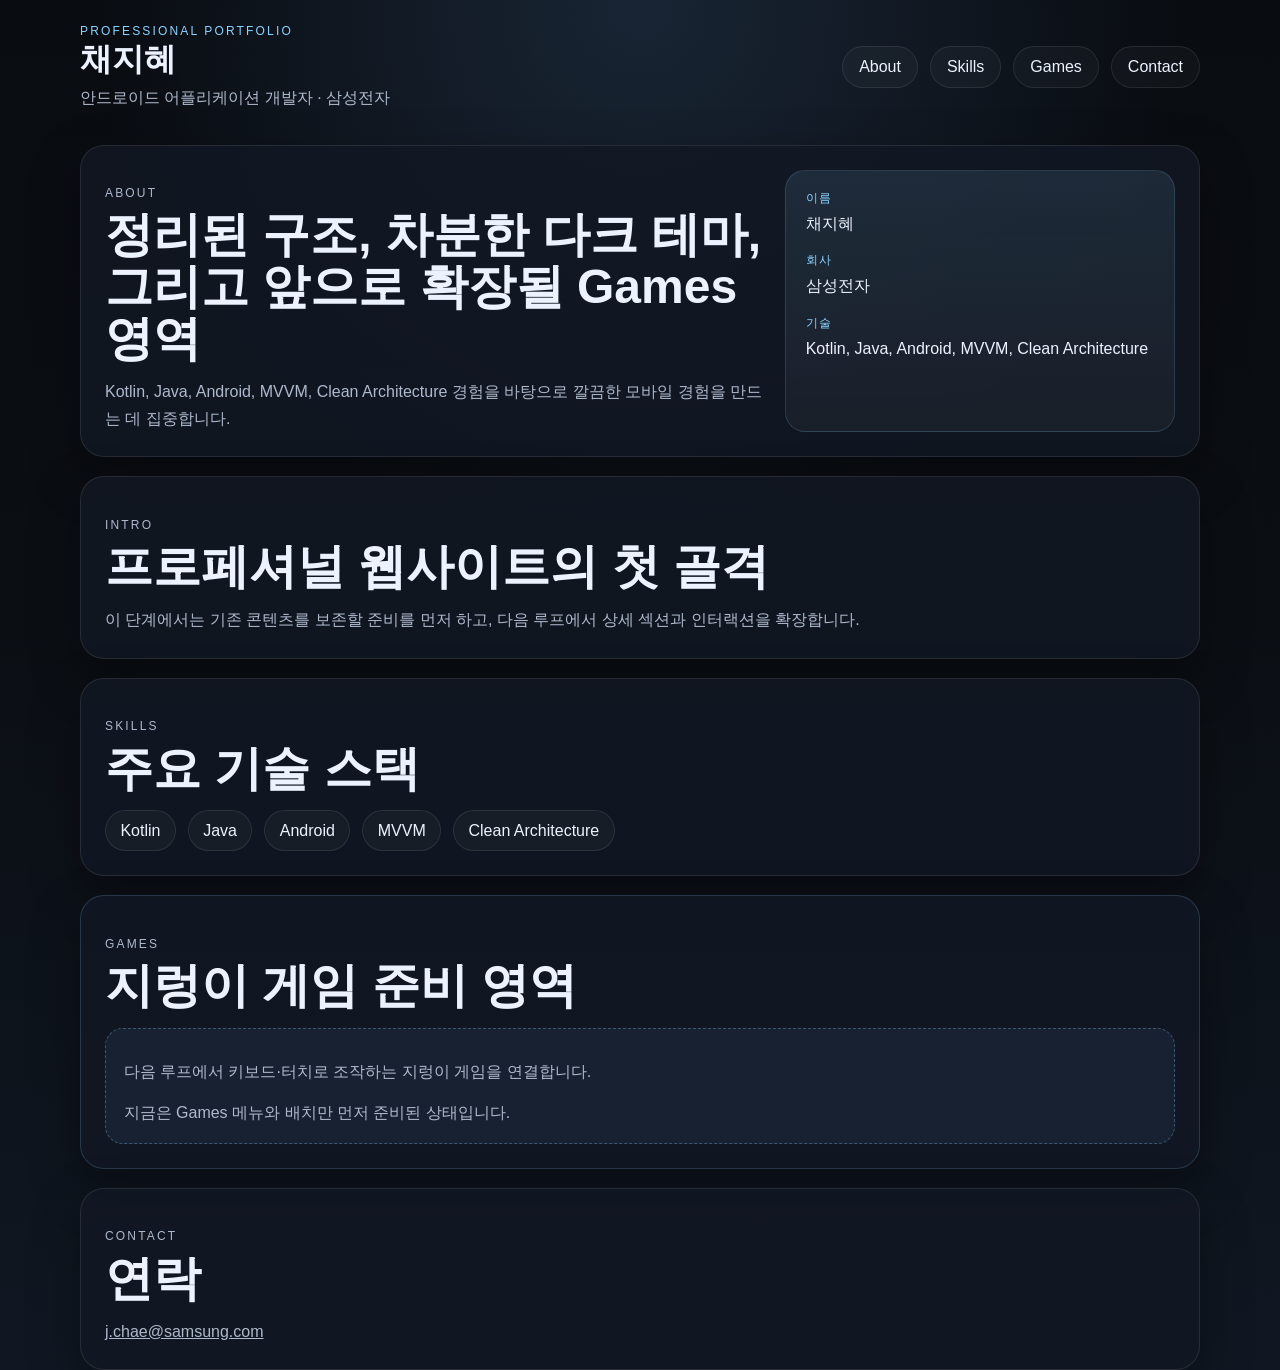
==== index.html @ ecc7fa7c "feat: add root github pages scaffold" ====
<!doctype html>
<html lang="ko">
<head>
  <meta charset="utf-8">
  <meta name="viewport" content="width=device-width, initial-scale=1">
  <meta name="color-scheme" content="dark">
  <meta name="description" content="채지혜의 반응형 프로페셔널 웹사이트와 Games 섹션 준비 페이지">
  <title>채지혜 | 프로페셔널 웹사이트</title>
  <link rel="stylesheet" href="styles.css">
  <script defer src="script.js"></script>
</head>
<body>
  <a class="skip-link" href="#main">본문 바로가기</a>

  <header class="site-header">
    <div class="brand">
      <p class="eyebrow">Professional Portfolio</p>
      <h1>채지혜</h1>
      <p class="subtitle">안드로이드 어플리케이션 개발자 · 삼성전자</p>
    </div>

    <button class="menu-toggle" type="button" aria-expanded="false" aria-controls="site-nav">
      Menu
    </button>

    <nav id="site-nav" class="site-nav" aria-label="주요 메뉴">
      <a href="#about">About</a>
      <a href="#skills">Skills</a>
      <a href="#games">Games</a>
      <a href="#contact">Contact</a>
    </nav>
  </header>

  <main id="main">
    <section class="hero">
      <div class="hero-copy">
        <p class="section-label">About</p>
        <h2>정리된 구조, 차분한 다크 테마, 그리고 앞으로 확장될 Games 영역</h2>
        <p>
          Kotlin, Java, Android, MVVM, Clean Architecture 경험을 바탕으로
          깔끔한 모바일 경험을 만드는 데 집중합니다.
        </p>
      </div>
      <aside class="hero-card" aria-label="프로필 요약">
        <dl>
          <div>
            <dt>이름</dt>
            <dd>채지혜</dd>
          </div>
          <div>
            <dt>회사</dt>
            <dd>삼성전자</dd>
          </div>
          <div>
            <dt>기술</dt>
            <dd>Kotlin, Java, Android, MVVM, Clean Architecture</dd>
          </div>
        </dl>
      </aside>
    </section>

    <section id="about" class="content-section">
      <p class="section-label">Intro</p>
      <h2>프로페셔널 웹사이트의 첫 골격</h2>
      <p>
        이 단계에서는 기존 콘텐츠를 보존할 준비를 먼저 하고, 다음 루프에서 상세 섹션과 인터랙션을 확장합니다.
      </p>
    </section>

    <section id="skills" class="content-section">
      <p class="section-label">Skills</p>
      <h2>주요 기술 스택</h2>
      <ul class="chip-list" aria-label="기술 목록">
        <li>Kotlin</li>
        <li>Java</li>
        <li>Android</li>
        <li>MVVM</li>
        <li>Clean Architecture</li>
      </ul>
    </section>

    <section id="games" class="content-section games-panel">
      <p class="section-label">Games</p>
      <h2>지렁이 게임 준비 영역</h2>
      <div class="game-placeholder" role="note" aria-label="게임 준비 안내">
        <p>다음 루프에서 키보드·터치로 조작하는 지렁이 게임을 연결합니다.</p>
        <p>지금은 Games 메뉴와 배치만 먼저 준비된 상태입니다.</p>
      </div>
    </section>

    <section id="contact" class="content-section">
      <p class="section-label">Contact</p>
      <h2>연락</h2>
      <p><a href="mailto:j.chae@samsung.com">j.chae@samsung.com</a></p>
    </section>
  </main>
</body>
</html>
---- styles.css ----
:root {
  color-scheme: dark;
  --bg: #0b0f14;
  --panel: #121823;
  --panel-2: #182131;
  --text: #edf2ff;
  --muted: #aeb9cc;
  --accent: #8bd3ff;
  --line: rgba(255, 255, 255, 0.09);
  --shadow: 0 20px 50px rgba(0, 0, 0, 0.35);
}

* {
  box-sizing: border-box;
}

html {
  scroll-behavior: smooth;
}

body {
  margin: 0;
  font-family: Arial, Helvetica, sans-serif;
  background:
    radial-gradient(circle at top, rgba(65, 101, 144, 0.28), transparent 36%),
    linear-gradient(180deg, #090c11 0%, #0b0f14 45%, #101722 100%);
  color: var(--text);
}

a {
  color: inherit;
}

.skip-link {
  position: absolute;
  left: -999px;
  top: 1rem;
  padding: 0.75rem 1rem;
  background: var(--accent);
  color: #08111a;
  border-radius: 999px;
  z-index: 10;
}

.skip-link:focus {
  left: 1rem;
}

.site-header,
main {
  width: min(1120px, calc(100% - 2rem));
  margin: 0 auto;
}

.site-header {
  display: flex;
  flex-wrap: wrap;
  align-items: center;
  justify-content: space-between;
  gap: 1rem;
  padding: 1.5rem 0 1rem;
}

.brand h1,
.hero h2,
.content-section h2 {
  margin: 0;
}

.eyebrow,
.section-label,
.subtitle,
.hero p,
.content-section p,
.game-placeholder p,
dt,
dd {
  margin: 0;
  color: var(--muted);
}

.eyebrow,
.section-label {
  text-transform: uppercase;
  letter-spacing: 0.18em;
  font-size: 0.75rem;
  color: var(--accent);
}

.subtitle {
  margin-top: 0.4rem;
}

.menu-toggle {
  display: none;
  border: 1px solid var(--line);
  background: rgba(255, 255, 255, 0.03);
  color: var(--text);
  border-radius: 999px;
  padding: 0.75rem 1rem;
}

.site-nav {
  display: flex;
  gap: 0.75rem;
  flex-wrap: wrap;
}

.site-nav a {
  text-decoration: none;
  padding: 0.7rem 1rem;
  border: 1px solid var(--line);
  border-radius: 999px;
  background: rgba(255, 255, 255, 0.03);
}

.hero,
.content-section {
  margin-top: 1.2rem;
  padding: 1.5rem;
  background: rgba(18, 24, 35, 0.86);
  border: 1px solid var(--line);
  border-radius: 24px;
  box-shadow: var(--shadow);
}

.hero {
  display: grid;
  grid-template-columns: minmax(0, 1.45fr) minmax(280px, 0.85fr);
  gap: 1rem;
  align-items: stretch;
}

.hero-copy,
.hero-card,
.content-section {
  min-width: 0;
}

.hero h2,
.content-section h2 {
  margin-top: 0.35rem;
  font-size: clamp(1.5rem, 4vw, 3rem);
  line-height: 1.08;
}

.hero p,
.content-section p {
  margin-top: 0.9rem;
  line-height: 1.65;
}

.hero-card {
  padding: 1.2rem;
  border-radius: 20px;
  background: linear-gradient(180deg, rgba(139, 211, 255, 0.11), rgba(255, 255, 255, 0.04));
  border: 1px solid rgba(139, 211, 255, 0.15);
}

.hero-card dl {
  display: grid;
  gap: 1rem;
  margin: 0;
}

.hero-card dt {
  font-size: 0.75rem;
  text-transform: uppercase;
  letter-spacing: 0.12em;
  color: var(--accent);
}

.hero-card dd {
  margin-top: 0.3rem;
  color: var(--text);
  line-height: 1.55;
}

.chip-list {
  list-style: none;
  padding: 0;
  margin: 1rem 0 0;
  display: flex;
  flex-wrap: wrap;
  gap: 0.75rem;
}

.chip-list li {
  padding: 0.65rem 0.9rem;
  border-radius: 999px;
  border: 1px solid var(--line);
  background: rgba(255, 255, 255, 0.03);
}

.games-panel {
  border-color: rgba(139, 211, 255, 0.18);
}

.game-placeholder {
  margin-top: 1rem;
  padding: 1rem 1.1rem;
  border-radius: 18px;
  background: var(--panel-2);
  border: 1px dashed rgba(139, 211, 255, 0.3);
}

@media (max-width: 800px) {
  .menu-toggle {
    display: inline-flex;
  }

  .site-nav {
    display: none;
    width: 100%;
    flex-direction: column;
  }

  .site-nav.is-open {
    display: flex;
  }

  .site-nav a {
    width: 100%;
  }

  .hero {
    grid-template-columns: 1fr;
  }
}
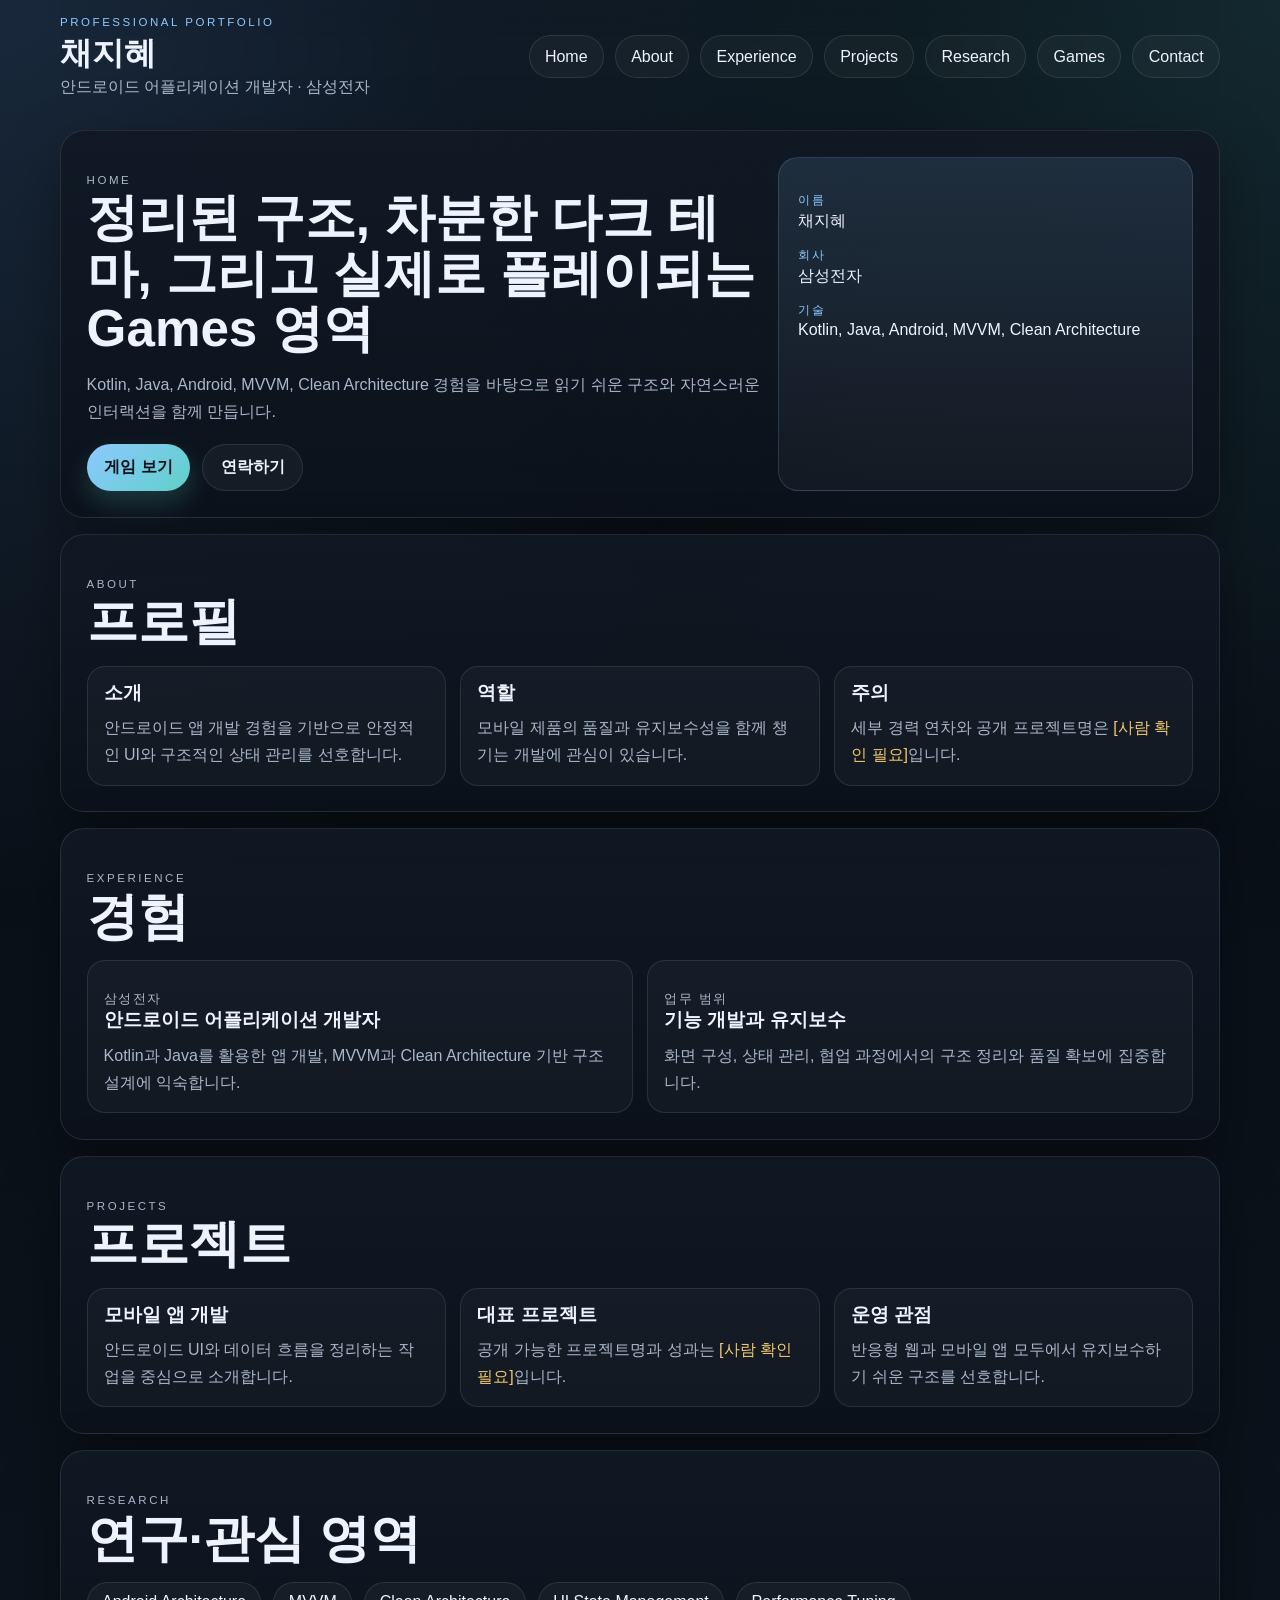
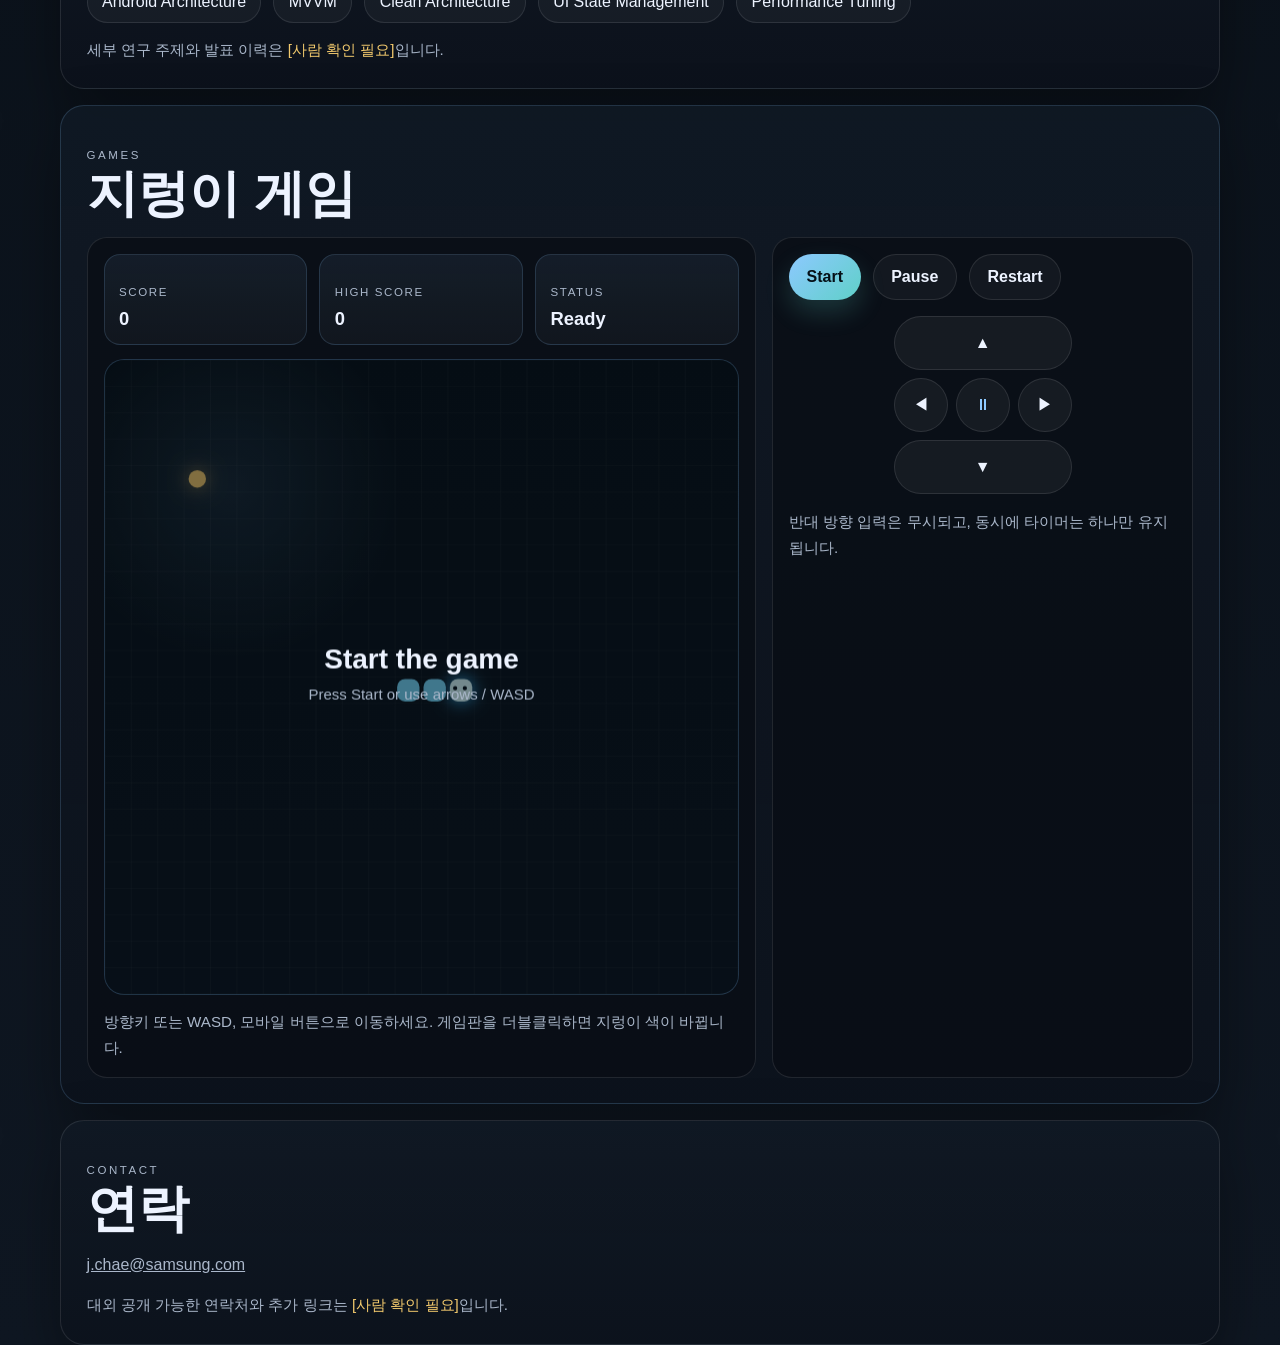
==== commit 20bdbe74: "feat: deploy responsive portfolio site" ====
--- a/index.html
+++ b/index.html
@@ -4,7 +4,7 @@
   <meta charset="utf-8">
   <meta name="viewport" content="width=device-width, initial-scale=1">
   <meta name="color-scheme" content="dark">
-  <meta name="description" content="채지혜의 반응형 프로페셔널 웹사이트와 Games 섹션 준비 페이지">
+  <meta name="description" content="채지혜의 반응형 프로페셔널 웹사이트와 지렁이 게임">
   <title>채지혜 | 프로페셔널 웹사이트</title>
   <link rel="stylesheet" href="styles.css">
   <script defer src="script.js"></script>
@@ -24,22 +24,29 @@
     </button>
 
     <nav id="site-nav" class="site-nav" aria-label="주요 메뉴">
+      <a href="#home">Home</a>
       <a href="#about">About</a>
-      <a href="#skills">Skills</a>
+      <a href="#experience">Experience</a>
+      <a href="#projects">Projects</a>
+      <a href="#research">Research</a>
       <a href="#games">Games</a>
       <a href="#contact">Contact</a>
     </nav>
   </header>
 
   <main id="main">
-    <section class="hero">
+    <section id="home" class="hero">
       <div class="hero-copy">
-        <p class="section-label">About</p>
-        <h2>정리된 구조, 차분한 다크 테마, 그리고 앞으로 확장될 Games 영역</h2>
+        <p class="section-label">Home</p>
+        <h2>정리된 구조, 차분한 다크 테마, 그리고 실제로 플레이되는 Games 영역</h2>
         <p>
           Kotlin, Java, Android, MVVM, Clean Architecture 경험을 바탕으로
-          깔끔한 모바일 경험을 만드는 데 집중합니다.
+          읽기 쉬운 구조와 자연스러운 인터랙션을 함께 만듭니다.
         </p>
+        <div class="hero-actions">
+          <a class="button" href="#games">게임 보기</a>
+          <a class="button button-ghost" href="#contact">연락하기</a>
+        </div>
       </div>
       <aside class="hero-card" aria-label="프로필 요약">
         <dl>
@@ -60,31 +67,115 @@
     </section>
 
     <section id="about" class="content-section">
-      <p class="section-label">Intro</p>
-      <h2>프로페셔널 웹사이트의 첫 골격</h2>
-      <p>
-        이 단계에서는 기존 콘텐츠를 보존할 준비를 먼저 하고, 다음 루프에서 상세 섹션과 인터랙션을 확장합니다.
-      </p>
+      <p class="section-label">About</p>
+      <h2>프로필</h2>
+      <div class="info-grid">
+        <article class="info-card">
+          <h3>소개</h3>
+          <p>안드로이드 앱 개발 경험을 기반으로 안정적인 UI와 구조적인 상태 관리를 선호합니다.</p>
+        </article>
+        <article class="info-card">
+          <h3>역할</h3>
+          <p>모바일 제품의 품질과 유지보수성을 함께 챙기는 개발에 관심이 있습니다.</p>
+        </article>
+        <article class="info-card">
+          <h3>주의</h3>
+          <p>세부 경력 연차와 공개 프로젝트명은 <span class="placeholder">[사람 확인 필요]</span>입니다.</p>
+        </article>
+      </div>
     </section>
 
-    <section id="skills" class="content-section">
-      <p class="section-label">Skills</p>
-      <h2>주요 기술 스택</h2>
-      <ul class="chip-list" aria-label="기술 목록">
-        <li>Kotlin</li>
-        <li>Java</li>
-        <li>Android</li>
+    <section id="experience" class="content-section">
+      <p class="section-label">Experience</p>
+      <h2>경험</h2>
+      <div class="timeline">
+        <article class="timeline-item">
+          <p class="timeline-meta">삼성전자</p>
+          <h3>안드로이드 어플리케이션 개발자</h3>
+          <p>Kotlin과 Java를 활용한 앱 개발, MVVM과 Clean Architecture 기반 구조 설계에 익숙합니다.</p>
+        </article>
+        <article class="timeline-item">
+          <p class="timeline-meta">업무 범위</p>
+          <h3>기능 개발과 유지보수</h3>
+          <p>화면 구성, 상태 관리, 협업 과정에서의 구조 정리와 품질 확보에 집중합니다.</p>
+        </article>
+      </div>
+    </section>
+
+    <section id="projects" class="content-section">
+      <p class="section-label">Projects</p>
+      <h2>프로젝트</h2>
+      <div class="info-grid">
+        <article class="info-card">
+          <h3>모바일 앱 개발</h3>
+          <p>안드로이드 UI와 데이터 흐름을 정리하는 작업을 중심으로 소개합니다.</p>
+        </article>
+        <article class="info-card">
+          <h3>대표 프로젝트</h3>
+          <p>공개 가능한 프로젝트명과 성과는 <span class="placeholder">[사람 확인 필요]</span>입니다.</p>
+        </article>
+        <article class="info-card">
+          <h3>운영 관점</h3>
+          <p>반응형 웹과 모바일 앱 모두에서 유지보수하기 쉬운 구조를 선호합니다.</p>
+        </article>
+      </div>
+    </section>
+
+    <section id="research" class="content-section">
+      <p class="section-label">Research</p>
+      <h2>연구·관심 영역</h2>
+      <ul class="chip-list" aria-label="관심 영역 목록">
+        <li>Android Architecture</li>
         <li>MVVM</li>
         <li>Clean Architecture</li>
+        <li>UI State Management</li>
+        <li>Performance Tuning</li>
       </ul>
+      <p class="section-note">세부 연구 주제와 발표 이력은 <span class="placeholder">[사람 확인 필요]</span>입니다.</p>
     </section>
 
     <section id="games" class="content-section games-panel">
       <p class="section-label">Games</p>
-      <h2>지렁이 게임 준비 영역</h2>
-      <div class="game-placeholder" role="note" aria-label="게임 준비 안내">
-        <p>다음 루프에서 키보드·터치로 조작하는 지렁이 게임을 연결합니다.</p>
-        <p>지금은 Games 메뉴와 배치만 먼저 준비된 상태입니다.</p>
+      <h2>지렁이 게임</h2>
+      <div class="game-layout">
+        <div class="game-shell">
+          <div class="game-topbar">
+            <div>
+              <p class="game-label">Score</p>
+              <strong id="score">0</strong>
+            </div>
+            <div>
+              <p class="game-label">High Score</p>
+              <strong id="high-score">0</strong>
+            </div>
+            <div>
+              <p class="game-label">Status</p>
+              <strong id="game-status">Ready</strong>
+            </div>
+          </div>
+          <canvas id="game-canvas" width="480" height="480" aria-label="지렁이 게임 보드" role="img"></canvas>
+          <p class="game-help">방향키 또는 WASD, 모바일 버튼으로 이동하세요. 게임판을 더블클릭하면 지렁이 색이 바뀝니다.</p>
+        </div>
+
+        <div class="game-panel">
+          <div class="game-actions">
+            <button type="button" class="button" id="start-button">Start</button>
+            <button type="button" class="button button-ghost" id="pause-button">Pause</button>
+            <button type="button" class="button button-ghost" id="restart-button">Restart</button>
+          </div>
+
+          <div class="dpad" aria-label="모바일 조작">
+            <button type="button" class="dpad-btn" data-direction="up">▲</button>
+            <div class="dpad-row">
+              <button type="button" class="dpad-btn" data-direction="left">◀</button>
+              <button type="button" class="dpad-btn ghost" data-direction="pause">⏸</button>
+              <button type="button" class="dpad-btn" data-direction="right">▶</button>
+            </div>
+            <button type="button" class="dpad-btn" data-direction="down">▼</button>
+          </div>
+
+          <p class="section-note">반대 방향 입력은 무시되고, 동시에 타이머는 하나만 유지됩니다.</p>
+        </div>
       </div>
     </section>
 
@@ -92,6 +183,7 @@
       <p class="section-label">Contact</p>
       <h2>연락</h2>
       <p><a href="mailto:j.chae@samsung.com">j.chae@samsung.com</a></p>
+      <p class="section-note">대외 공개 가능한 연락처와 추가 링크는 <span class="placeholder">[사람 확인 필요]</span>입니다.</p>
     </section>
   </main>
 </body>
--- a/styles.css
+++ b/styles.css
@@ -1,16 +1,25 @@
 :root {
   color-scheme: dark;
-  --bg: #0b0f14;
-  --panel: #121823;
-  --panel-2: #182131;
-  --text: #edf2ff;
-  --muted: #aeb9cc;
-  --accent: #8bd3ff;
-  --line: rgba(255, 255, 255, 0.09);
-  --shadow: 0 20px 50px rgba(0, 0, 0, 0.35);
-}
-
-* {
+  --bg: #081017;
+  --bg-soft: #101924;
+  --panel: rgba(15, 22, 33, 0.86);
+  --panel-strong: #132033;
+  --line: rgba(255, 255, 255, 0.1);
+  --line-strong: rgba(141, 201, 255, 0.22);
+  --text: #edf3ff;
+  --muted: #aab7ca;
+  --accent: #8dc9ff;
+  --accent-2: #f2c96d;
+  --danger: #ff7f93;
+  --success: #85e09a;
+  --shadow: 0 24px 60px rgba(0, 0, 0, 0.36);
+  --radius: 24px;
+  --max: 1160px;
+}
+
+*,
+*::before,
+*::after {
   box-sizing: border-box;
 }
 
@@ -20,11 +29,23 @@
 
 body {
   margin: 0;
-  font-family: Arial, Helvetica, sans-serif;
+  color: var(--text);
+  font-family: Inter, "Segoe UI", Arial, sans-serif;
   background:
-    radial-gradient(circle at top, rgba(65, 101, 144, 0.28), transparent 36%),
-    linear-gradient(180deg, #090c11 0%, #0b0f14 45%, #101722 100%);
-  color: var(--text);
+    radial-gradient(circle at top left, rgba(70, 113, 165, 0.28), transparent 28%),
+    radial-gradient(circle at top right, rgba(77, 168, 182, 0.18), transparent 26%),
+    linear-gradient(180deg, #070c12 0%, #0a1119 35%, #0f1722 100%);
+}
+
+body::before {
+  content: "";
+  position: fixed;
+  inset: 0;
+  background-image: linear-gradient(rgba(255, 255, 255, 0.02) 1px, transparent 1px), linear-gradient(90deg, rgba(255, 255, 255, 0.02) 1px, transparent 1px);
+  background-size: 56px 56px;
+  mask-image: linear-gradient(180deg, rgba(0, 0, 0, 0.2), transparent 65%);
+  pointer-events: none;
+  z-index: -1;
 }
 
 a {
@@ -35,11 +56,12 @@
   position: absolute;
   left: -999px;
   top: 1rem;
-  padding: 0.75rem 1rem;
+  z-index: 20;
+  padding: 0.85rem 1rem;
+  border-radius: 999px;
   background: var(--accent);
-  color: #08111a;
-  border-radius: 999px;
-  z-index: 10;
+  color: #07111a;
+  font-weight: 700;
 }
 
 .skip-link:focus {
@@ -48,31 +70,40 @@
 
 .site-header,
 main {
-  width: min(1120px, calc(100% - 2rem));
+  width: min(var(--max), calc(100% - 2rem));
   margin: 0 auto;
 }
 
 .site-header {
+  position: sticky;
+  top: 0;
+  z-index: 10;
   display: flex;
   flex-wrap: wrap;
+  gap: 1rem;
+  justify-content: space-between;
   align-items: center;
-  justify-content: space-between;
-  gap: 1rem;
-  padding: 1.5rem 0 1rem;
+  padding: 1rem 0;
+  backdrop-filter: blur(18px);
 }
 
 .brand h1,
 .hero h2,
-.content-section h2 {
+.content-section h2,
+.timeline-item h3,
+.info-card h3 {
   margin: 0;
+  line-height: 1.08;
 }
 
 .eyebrow,
 .section-label,
+.timeline-meta,
+.game-label,
+.section-note,
 .subtitle,
 .hero p,
 .content-section p,
-.game-placeholder p,
 dt,
 dd {
   margin: 0;
@@ -81,9 +112,10 @@
 
 .eyebrow,
 .section-label {
+  margin-bottom: 0.5rem;
   text-transform: uppercase;
-  letter-spacing: 0.18em;
-  font-size: 0.75rem;
+  letter-spacing: 0.22em;
+  font-size: 0.72rem;
   color: var(--accent);
 }
 
@@ -91,24 +123,65 @@
   margin-top: 0.4rem;
 }
 
+.menu-toggle,
+.button,
+.dpad-btn {
+  border: 0;
+  border-radius: 999px;
+  font: inherit;
+  cursor: pointer;
+  transition: transform 180ms ease, background-color 180ms ease, border-color 180ms ease, color 180ms ease, box-shadow 180ms ease;
+}
+
 .menu-toggle {
   display: none;
-  border: 1px solid var(--line);
+  padding: 0.8rem 1rem;
   background: rgba(255, 255, 255, 0.03);
   color: var(--text);
-  border-radius: 999px;
-  padding: 0.75rem 1rem;
+  border: 1px solid var(--line);
+}
+
+.button {
+  display: inline-flex;
+  align-items: center;
+  justify-content: center;
+  min-height: 46px;
+  padding: 0.75rem 1.1rem;
+  background: linear-gradient(135deg, var(--accent), #5fd0c8);
+  color: #051017;
+  font-weight: 700;
+  text-decoration: none;
+  box-shadow: 0 12px 26px rgba(95, 208, 200, 0.2);
+}
+
+.button:hover,
+.button:focus-visible,
+.dpad-btn:hover,
+.dpad-btn:focus-visible,
+.menu-toggle:hover,
+.menu-toggle:focus-visible,
+.site-nav a:hover,
+.site-nav a:focus-visible {
+  transform: translateY(-1px);
+}
+
+.button-ghost {
+  background: rgba(255, 255, 255, 0.04);
+  color: var(--text);
+  border: 1px solid var(--line);
+  box-shadow: none;
 }
 
 .site-nav {
   display: flex;
-  gap: 0.75rem;
   flex-wrap: wrap;
+  gap: 0.7rem;
+  justify-content: flex-end;
 }
 
 .site-nav a {
   text-decoration: none;
-  padding: 0.7rem 1rem;
+  padding: 0.72rem 0.95rem;
   border: 1px solid var(--line);
   border-radius: 999px;
   background: rgba(255, 255, 255, 0.03);
@@ -116,64 +189,97 @@
 
 .hero,
 .content-section {
-  margin-top: 1.2rem;
-  padding: 1.5rem;
-  background: rgba(18, 24, 35, 0.86);
-  border: 1px solid var(--line);
-  border-radius: 24px;
+  margin-top: 1rem;
+  padding: clamp(1.2rem, 3vw, 1.6rem);
+  border: 1px solid var(--line);
+  border-radius: var(--radius);
+  background: linear-gradient(180deg, rgba(16, 25, 36, 0.92), rgba(12, 18, 28, 0.9));
   box-shadow: var(--shadow);
 }
 
 .hero {
   display: grid;
-  grid-template-columns: minmax(0, 1.45fr) minmax(280px, 0.85fr);
+  grid-template-columns: minmax(0, 1.3fr) minmax(260px, 0.8fr);
   gap: 1rem;
   align-items: stretch;
 }
 
 .hero-copy,
 .hero-card,
-.content-section {
+.content-section,
+.game-shell,
+.game-panel {
   min-width: 0;
 }
 
 .hero h2,
 .content-section h2 {
-  margin-top: 0.35rem;
-  font-size: clamp(1.5rem, 4vw, 3rem);
-  line-height: 1.08;
+  font-size: clamp(1.7rem, 4vw, 3.2rem);
 }
 
 .hero p,
 .content-section p {
   margin-top: 0.9rem;
-  line-height: 1.65;
+  line-height: 1.7;
+}
+
+.hero-actions {
+  display: flex;
+  flex-wrap: wrap;
+  gap: 0.75rem;
+  margin-top: 1.2rem;
 }
 
 .hero-card {
   padding: 1.2rem;
   border-radius: 20px;
-  background: linear-gradient(180deg, rgba(139, 211, 255, 0.11), rgba(255, 255, 255, 0.04));
-  border: 1px solid rgba(139, 211, 255, 0.15);
+  background: linear-gradient(180deg, rgba(141, 201, 255, 0.12), rgba(255, 255, 255, 0.03));
+  border: 1px solid rgba(141, 201, 255, 0.18);
 }
 
 .hero-card dl {
   display: grid;
   gap: 1rem;
-  margin: 0;
 }
 
 .hero-card dt {
-  font-size: 0.75rem;
+  font-size: 0.72rem;
+  text-transform: uppercase;
+  letter-spacing: 0.14em;
+  color: var(--accent);
+}
+
+.hero-card dd {
+  margin-top: 0.2rem;
+  color: var(--text);
+}
+
+.info-grid,
+.timeline {
+  display: grid;
+  grid-template-columns: repeat(auto-fit, minmax(220px, 1fr));
+  gap: 0.9rem;
+  margin-top: 1rem;
+}
+
+.info-card,
+.timeline-item {
+  padding: 1rem;
+  border-radius: 18px;
+  border: 1px solid var(--line);
+  background: rgba(255, 255, 255, 0.03);
+}
+
+.info-card p,
+.timeline-item p {
+  margin-top: 0.7rem;
+}
+
+.timeline-meta {
+  color: var(--accent-2);
+  font-size: 0.82rem;
   text-transform: uppercase;
   letter-spacing: 0.12em;
-  color: var(--accent);
-}
-
-.hero-card dd {
-  margin-top: 0.3rem;
-  color: var(--text);
-  line-height: 1.55;
 }
 
 .chip-list {
@@ -189,22 +295,119 @@
   padding: 0.65rem 0.9rem;
   border-radius: 999px;
   border: 1px solid var(--line);
-  background: rgba(255, 255, 255, 0.03);
+  background: rgba(255, 255, 255, 0.04);
+}
+
+.section-note {
+  margin-top: 1rem;
+  font-size: 0.95rem;
+}
+
+.placeholder {
+  color: var(--accent-2);
 }
 
 .games-panel {
-  border-color: rgba(139, 211, 255, 0.18);
-}
-
-.game-placeholder {
+  border-color: rgba(141, 201, 255, 0.18);
+}
+
+.game-layout {
+  display: grid;
+  grid-template-columns: minmax(0, 1.35fr) minmax(280px, 0.85fr);
+  gap: 1rem;
   margin-top: 1rem;
-  padding: 1rem 1.1rem;
-  border-radius: 18px;
-  background: var(--panel-2);
-  border: 1px dashed rgba(139, 211, 255, 0.3);
-}
-
-@media (max-width: 800px) {
+}
+
+.game-shell,
+.game-panel {
+  border-radius: 20px;
+  border: 1px solid var(--line);
+  background: rgba(9, 14, 21, 0.7);
+  padding: 1rem;
+}
+
+.game-topbar {
+  display: grid;
+  grid-template-columns: repeat(3, minmax(0, 1fr));
+  gap: 0.75rem;
+  margin-bottom: 0.9rem;
+}
+
+.game-topbar > div {
+  padding: 0.85rem 0.9rem;
+  border-radius: 16px;
+  border: 1px solid rgba(141, 201, 255, 0.16);
+  background: linear-gradient(180deg, rgba(141, 201, 255, 0.08), rgba(255, 255, 255, 0.03));
+}
+
+.game-topbar strong {
+  display: block;
+  margin-top: 0.35rem;
+  font-size: 1.15rem;
+}
+
+.game-label {
+  font-size: 0.72rem;
+  text-transform: uppercase;
+  letter-spacing: 0.14em;
+}
+
+.game-shell canvas {
+  width: 100%;
+  aspect-ratio: 1 / 1;
+  display: block;
+  border-radius: 20px;
+  border: 1px solid rgba(141, 201, 255, 0.18);
+  background:
+    radial-gradient(circle at 20% 20%, rgba(141, 201, 255, 0.12), transparent 24%),
+    linear-gradient(180deg, #07111a 0%, #0b1521 100%);
+}
+
+.game-help {
+  margin-top: 0.85rem;
+  font-size: 0.95rem;
+}
+
+.game-actions {
+  display: flex;
+  flex-wrap: wrap;
+  gap: 0.75rem;
+}
+
+.dpad {
+  display: grid;
+  gap: 0.5rem;
+  justify-content: center;
+  margin-top: 1rem;
+}
+
+.dpad-row {
+  display: flex;
+  gap: 0.5rem;
+}
+
+.dpad-btn {
+  min-width: 54px;
+  min-height: 54px;
+  padding: 0.8rem;
+  background: rgba(255, 255, 255, 0.05);
+  color: var(--text);
+  border: 1px solid var(--line);
+  box-shadow: none;
+}
+
+.dpad-btn.ghost {
+  color: var(--accent);
+}
+
+@media (max-width: 920px) {
+  .hero,
+  .game-layout {
+    grid-template-columns: 1fr;
+  }
+}
+
+@media (max-width: 760px) {
   .menu-toggle {
     display: inline-flex;
   }
@@ -221,9 +424,18 @@
 
   .site-nav a {
     width: 100%;
-  }
-
-  .hero {
+    text-align: center;
+  }
+
+  .game-topbar {
     grid-template-columns: 1fr;
   }
-}
+
+  .game-actions {
+    flex-direction: column;
+  }
+
+  .button {
+    width: 100%;
+  }
+}
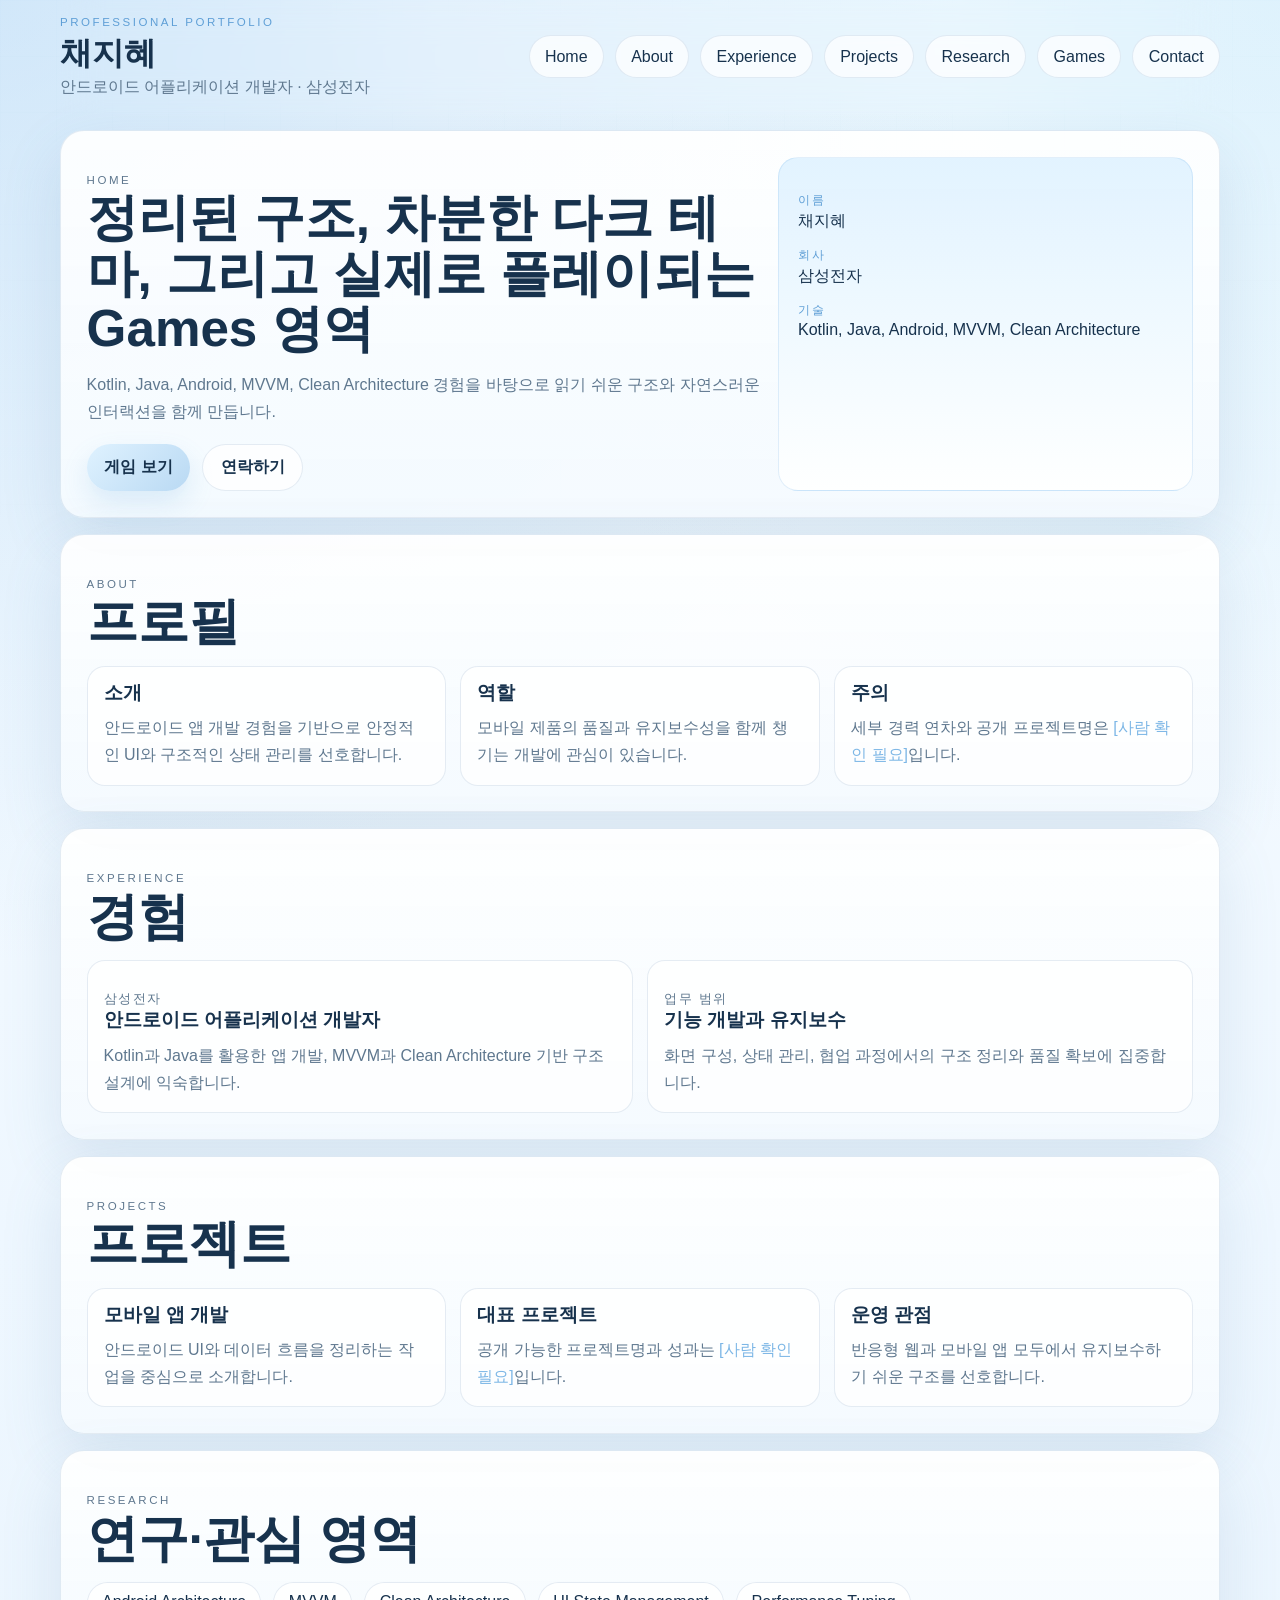
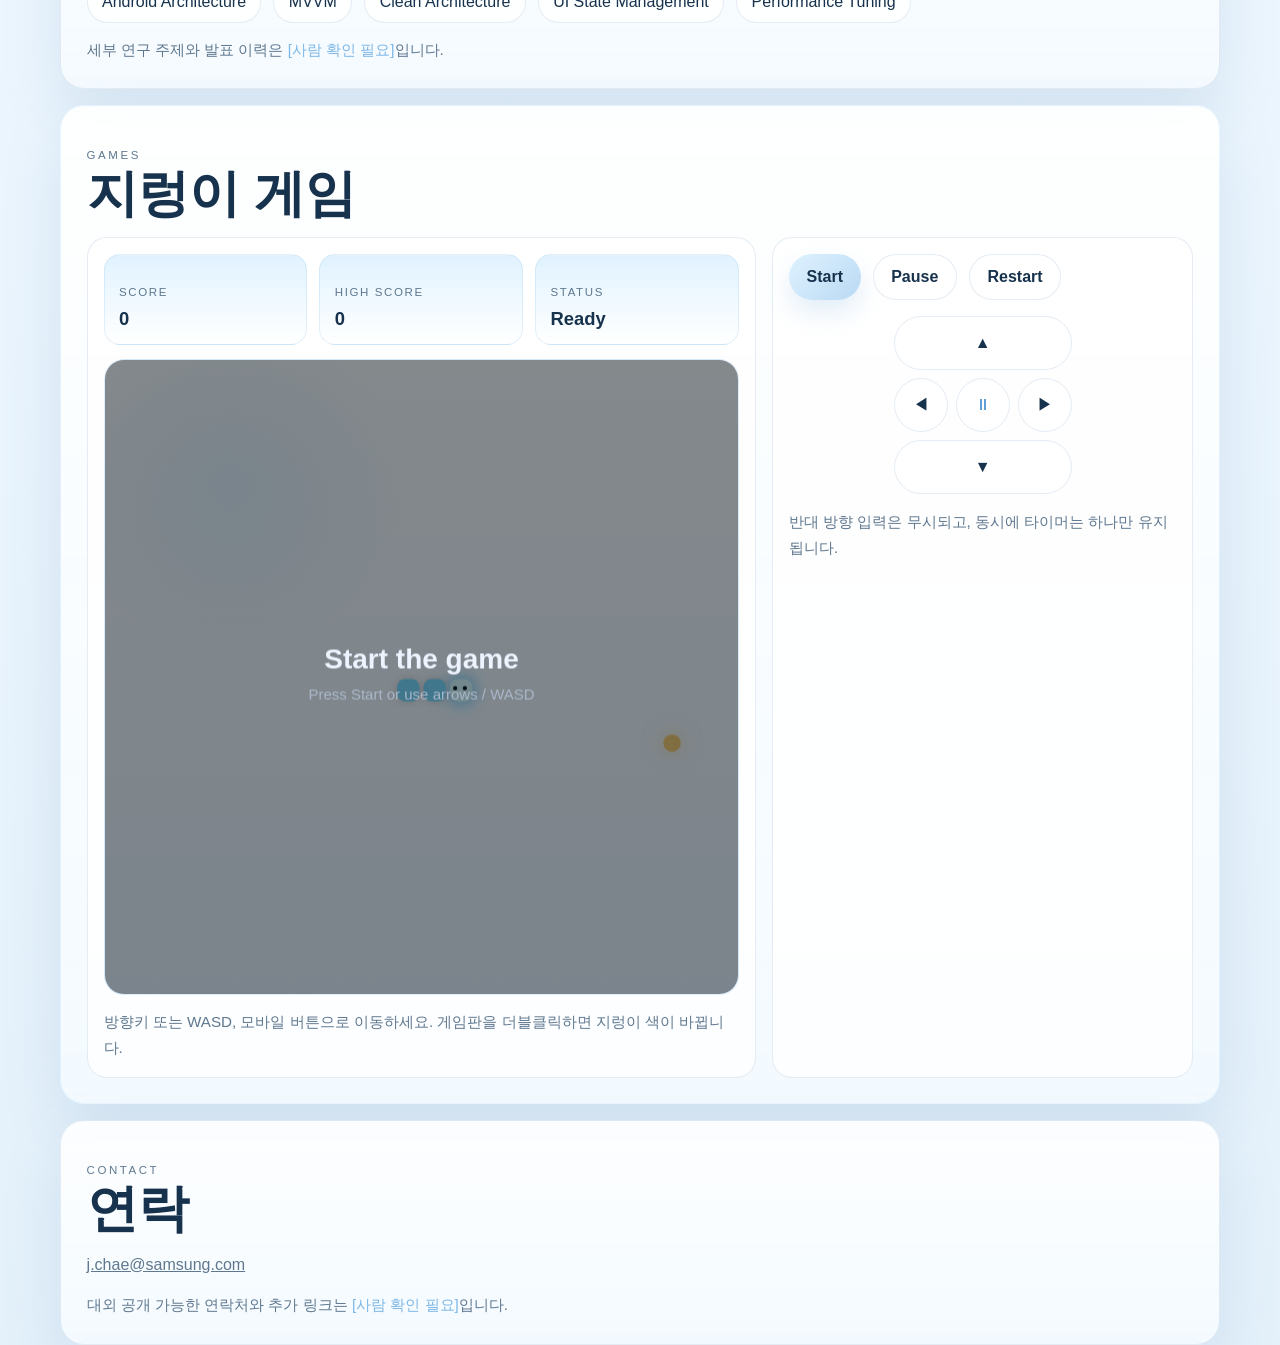
==== commit eaceecf8: "feat: update site content and theme" ====
--- a/index.html
+++ b/index.html
@@ -3,7 +3,7 @@
 <head>
   <meta charset="utf-8">
   <meta name="viewport" content="width=device-width, initial-scale=1">
-  <meta name="color-scheme" content="dark">
+  <meta name="color-scheme" content="light">
   <meta name="description" content="채지혜의 반응형 프로페셔널 웹사이트와 지렁이 게임">
   <title>채지혜 | 프로페셔널 웹사이트</title>
   <link rel="stylesheet" href="styles.css">
--- a/styles.css
+++ b/styles.css
@@ -1,18 +1,18 @@
 :root {
-  color-scheme: dark;
-  --bg: #081017;
-  --bg-soft: #101924;
-  --panel: rgba(15, 22, 33, 0.86);
-  --panel-strong: #132033;
-  --line: rgba(255, 255, 255, 0.1);
-  --line-strong: rgba(141, 201, 255, 0.22);
-  --text: #edf3ff;
-  --muted: #aab7ca;
-  --accent: #8dc9ff;
-  --accent-2: #f2c96d;
-  --danger: #ff7f93;
-  --success: #85e09a;
-  --shadow: 0 24px 60px rgba(0, 0, 0, 0.36);
+  color-scheme: light;
+  --bg: #f0f8ff;
+  --bg-soft: #e4f1fb;
+  --panel: rgba(255, 255, 255, 0.84);
+  --panel-strong: #f8fcff;
+  --line: rgba(93, 135, 179, 0.16);
+  --line-strong: rgba(91, 150, 209, 0.28);
+  --text: #17324d;
+  --muted: #5f788f;
+  --accent: #5f9fd6;
+  --accent-2: #7db7e6;
+  --danger: #c85f7c;
+  --success: #3a9a74;
+  --shadow: 0 24px 60px rgba(92, 136, 177, 0.16);
   --radius: 24px;
   --max: 1160px;
 }
@@ -32,18 +32,18 @@
   color: var(--text);
   font-family: Inter, "Segoe UI", Arial, sans-serif;
   background:
-    radial-gradient(circle at top left, rgba(70, 113, 165, 0.28), transparent 28%),
-    radial-gradient(circle at top right, rgba(77, 168, 182, 0.18), transparent 26%),
-    linear-gradient(180deg, #070c12 0%, #0a1119 35%, #0f1722 100%);
+    radial-gradient(circle at top left, rgba(141, 195, 240, 0.36), transparent 30%),
+    radial-gradient(circle at top right, rgba(163, 219, 247, 0.3), transparent 26%),
+    linear-gradient(180deg, #f8fcff 0%, #eef7ff 42%, #e4f1fb 100%);
 }
 
 body::before {
   content: "";
   position: fixed;
   inset: 0;
-  background-image: linear-gradient(rgba(255, 255, 255, 0.02) 1px, transparent 1px), linear-gradient(90deg, rgba(255, 255, 255, 0.02) 1px, transparent 1px);
+  background-image: linear-gradient(rgba(95, 159, 214, 0.08) 1px, transparent 1px), linear-gradient(90deg, rgba(95, 159, 214, 0.08) 1px, transparent 1px);
   background-size: 56px 56px;
-  mask-image: linear-gradient(180deg, rgba(0, 0, 0, 0.2), transparent 65%);
+  mask-image: linear-gradient(180deg, rgba(0, 0, 0, 0.16), transparent 68%);
   pointer-events: none;
   z-index: -1;
 }
@@ -60,7 +60,7 @@
   padding: 0.85rem 1rem;
   border-radius: 999px;
   background: var(--accent);
-  color: #07111a;
+  color: #f8fcff;
   font-weight: 700;
 }
 
@@ -136,7 +136,7 @@
 .menu-toggle {
   display: none;
   padding: 0.8rem 1rem;
-  background: rgba(255, 255, 255, 0.03);
+  background: rgba(255, 255, 255, 0.72);
   color: var(--text);
   border: 1px solid var(--line);
 }
@@ -147,11 +147,11 @@
   justify-content: center;
   min-height: 46px;
   padding: 0.75rem 1.1rem;
-  background: linear-gradient(135deg, var(--accent), #5fd0c8);
-  color: #051017;
+  background: linear-gradient(135deg, #dff2ff, #b9d9f3);
+  color: #17324d;
   font-weight: 700;
   text-decoration: none;
-  box-shadow: 0 12px 26px rgba(95, 208, 200, 0.2);
+  box-shadow: 0 12px 26px rgba(95, 159, 214, 0.18);
 }
 
 .button:hover,
@@ -166,7 +166,7 @@
 }
 
 .button-ghost {
-  background: rgba(255, 255, 255, 0.04);
+  background: rgba(255, 255, 255, 0.78);
   color: var(--text);
   border: 1px solid var(--line);
   box-shadow: none;
@@ -184,7 +184,7 @@
   padding: 0.72rem 0.95rem;
   border: 1px solid var(--line);
   border-radius: 999px;
-  background: rgba(255, 255, 255, 0.03);
+  background: rgba(255, 255, 255, 0.72);
 }
 
 .hero,
@@ -193,7 +193,7 @@
   padding: clamp(1.2rem, 3vw, 1.6rem);
   border: 1px solid var(--line);
   border-radius: var(--radius);
-  background: linear-gradient(180deg, rgba(16, 25, 36, 0.92), rgba(12, 18, 28, 0.9));
+  background: linear-gradient(180deg, rgba(255, 255, 255, 0.92), rgba(244, 250, 255, 0.96));
   box-shadow: var(--shadow);
 }
 
@@ -233,8 +233,8 @@
 .hero-card {
   padding: 1.2rem;
   border-radius: 20px;
-  background: linear-gradient(180deg, rgba(141, 201, 255, 0.12), rgba(255, 255, 255, 0.03));
-  border: 1px solid rgba(141, 201, 255, 0.18);
+  background: linear-gradient(180deg, rgba(223, 242, 255, 0.9), rgba(255, 255, 255, 0.9));
+  border: 1px solid rgba(125, 183, 230, 0.22);
 }
 
 .hero-card dl {
@@ -267,7 +267,7 @@
   padding: 1rem;
   border-radius: 18px;
   border: 1px solid var(--line);
-  background: rgba(255, 255, 255, 0.03);
+  background: rgba(255, 255, 255, 0.86);
 }
 
 .info-card p,
@@ -295,7 +295,7 @@
   padding: 0.65rem 0.9rem;
   border-radius: 999px;
   border: 1px solid var(--line);
-  background: rgba(255, 255, 255, 0.04);
+  background: rgba(255, 255, 255, 0.86);
 }
 
 .section-note {
@@ -322,7 +322,7 @@
 .game-panel {
   border-radius: 20px;
   border: 1px solid var(--line);
-  background: rgba(9, 14, 21, 0.7);
+  background: rgba(255, 255, 255, 0.84);
   padding: 1rem;
 }
 
@@ -336,8 +336,8 @@
 .game-topbar > div {
   padding: 0.85rem 0.9rem;
   border-radius: 16px;
-  border: 1px solid rgba(141, 201, 255, 0.16);
-  background: linear-gradient(180deg, rgba(141, 201, 255, 0.08), rgba(255, 255, 255, 0.03));
+  border: 1px solid rgba(125, 183, 230, 0.2);
+  background: linear-gradient(180deg, rgba(223, 242, 255, 0.95), rgba(255, 255, 255, 0.9));
 }
 
 .game-topbar strong {
@@ -357,10 +357,10 @@
   aspect-ratio: 1 / 1;
   display: block;
   border-radius: 20px;
-  border: 1px solid rgba(141, 201, 255, 0.18);
+  border: 1px solid rgba(125, 183, 230, 0.22);
   background:
-    radial-gradient(circle at 20% 20%, rgba(141, 201, 255, 0.12), transparent 24%),
-    linear-gradient(180deg, #07111a 0%, #0b1521 100%);
+    radial-gradient(circle at 20% 20%, rgba(141, 201, 255, 0.16), transparent 24%),
+    linear-gradient(180deg, #f9fdff 0%, #e9f4ff 100%);
 }
 
 .game-help {
@@ -390,7 +390,7 @@
   min-width: 54px;
   min-height: 54px;
   padding: 0.8rem;
-  background: rgba(255, 255, 255, 0.05);
+  background: rgba(255, 255, 255, 0.9);
   color: var(--text);
   border: 1px solid var(--line);
   box-shadow: none;
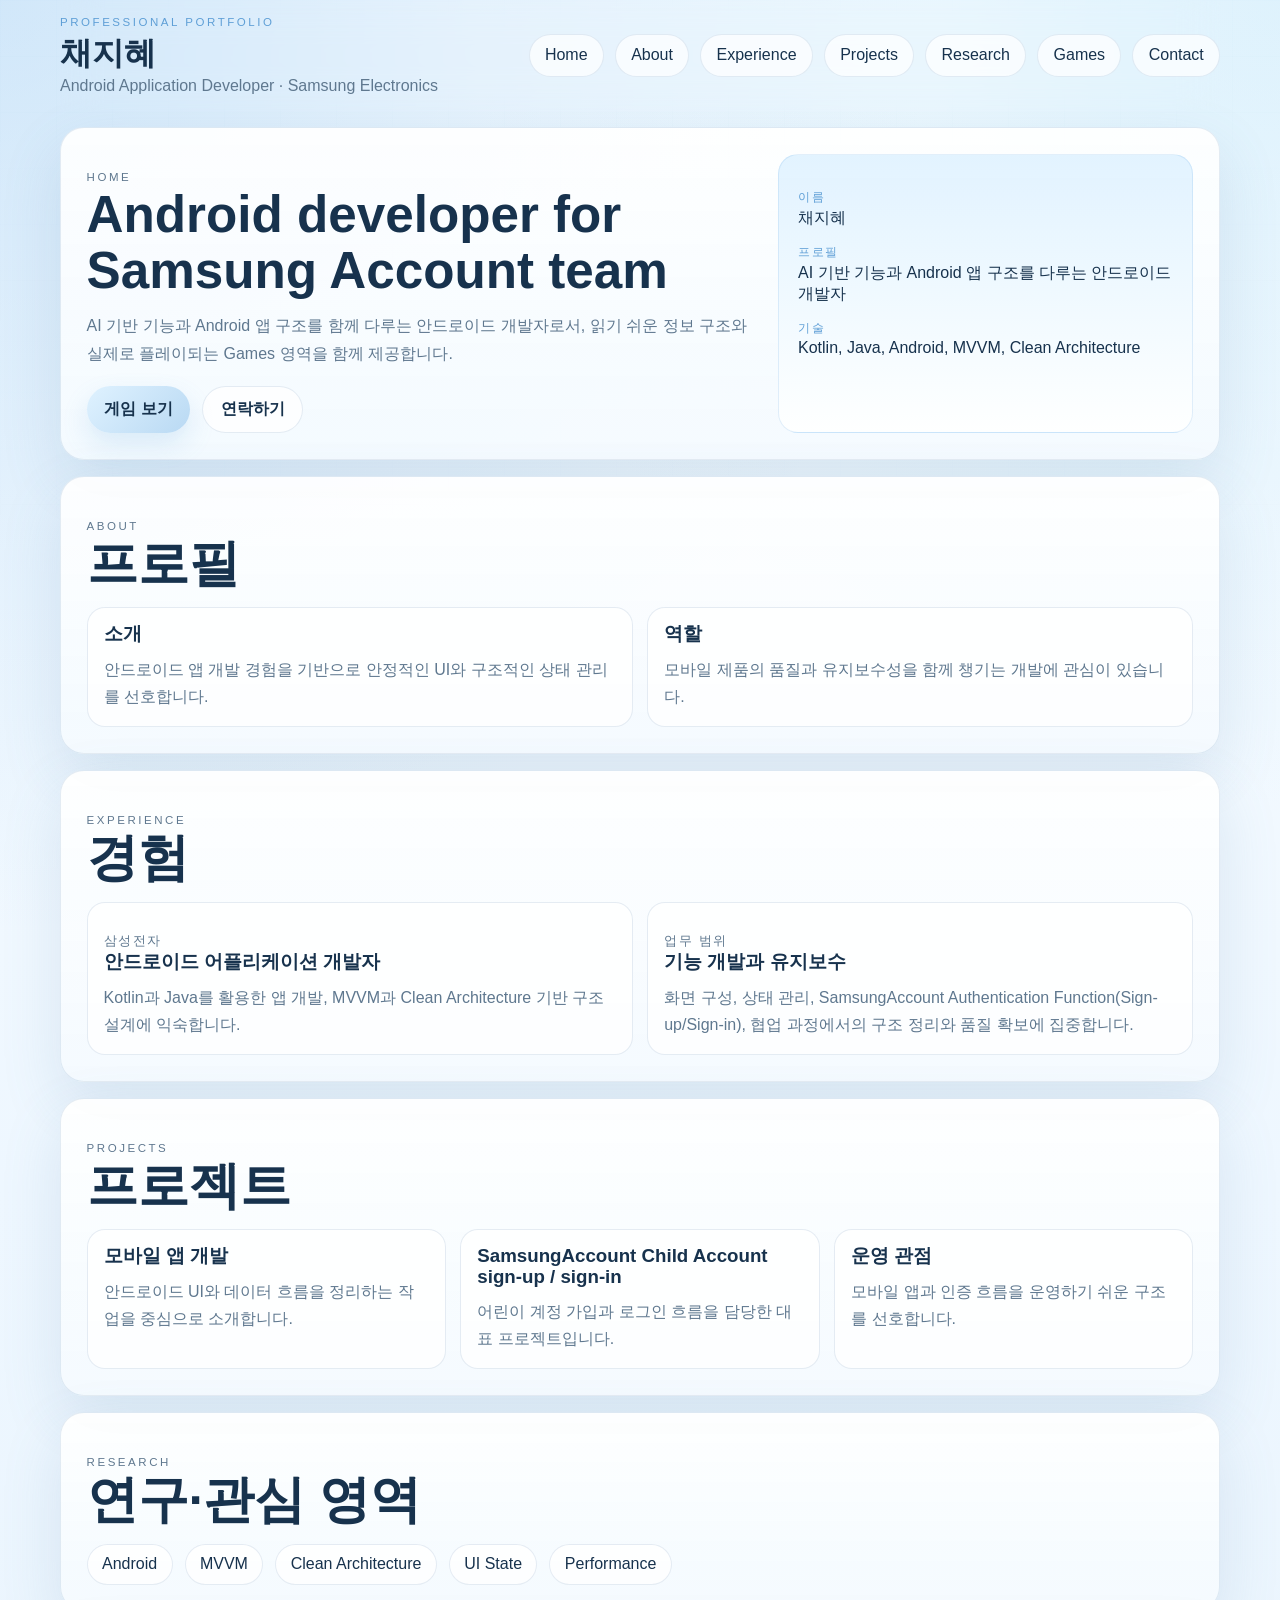
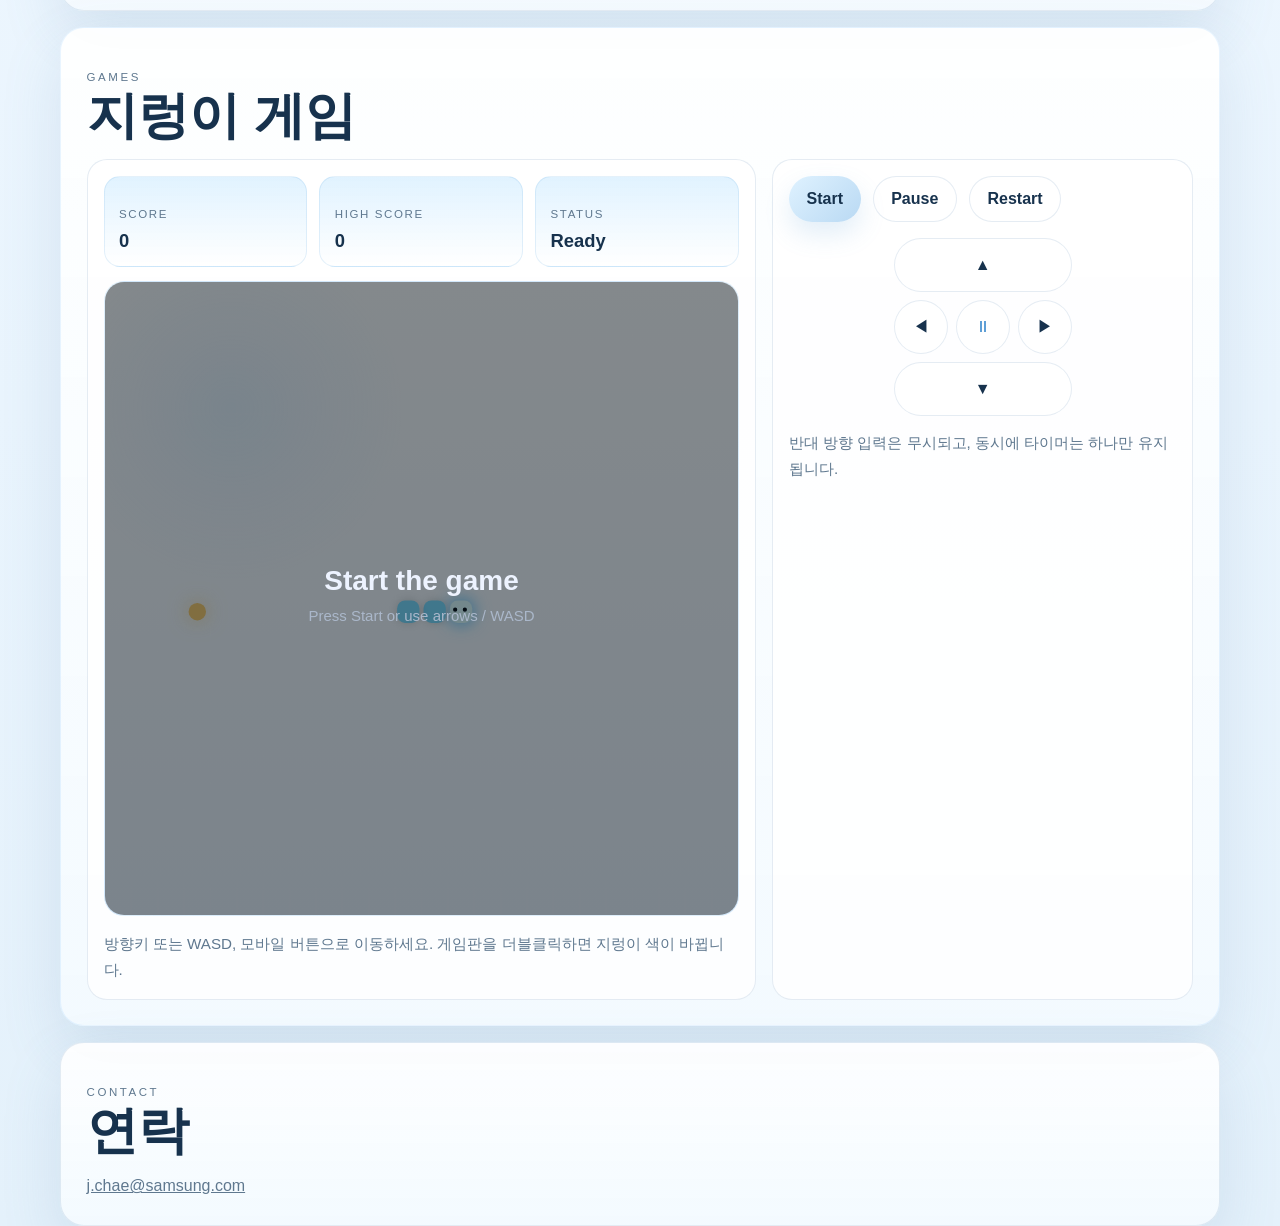
==== commit 1be9f4ac: "feat: update subtitle and contact copy" ====
--- a/index.html
+++ b/index.html
@@ -16,7 +16,7 @@
     <div class="brand">
       <p class="eyebrow">Professional Portfolio</p>
       <h1>채지혜</h1>
-      <p class="subtitle">안드로이드 어플리케이션 개발자 · 삼성전자</p>
+      <p class="subtitle">Android Application Developer · Samsung Electronics</p>
     </div>
 
     <button class="menu-toggle" type="button" aria-expanded="false" aria-controls="site-nav">
@@ -38,10 +38,10 @@
     <section id="home" class="hero">
       <div class="hero-copy">
         <p class="section-label">Home</p>
-        <h2>정리된 구조, 차분한 다크 테마, 그리고 실제로 플레이되는 Games 영역</h2>
+        <h2>Android developer for Samsung Account team</h2>
         <p>
-          Kotlin, Java, Android, MVVM, Clean Architecture 경험을 바탕으로
-          읽기 쉬운 구조와 자연스러운 인터랙션을 함께 만듭니다.
+          AI 기반 기능과 Android 앱 구조를 함께 다루는 안드로이드 개발자로서,
+          읽기 쉬운 정보 구조와 실제로 플레이되는 Games 영역을 함께 제공합니다.
         </p>
         <div class="hero-actions">
           <a class="button" href="#games">게임 보기</a>
@@ -55,8 +55,8 @@
             <dd>채지혜</dd>
           </div>
           <div>
-            <dt>회사</dt>
-            <dd>삼성전자</dd>
+            <dt>프로필</dt>
+            <dd>AI 기반 기능과 Android 앱 구조를 다루는 안드로이드 개발자</dd>
           </div>
           <div>
             <dt>기술</dt>
@@ -78,10 +78,6 @@
           <h3>역할</h3>
           <p>모바일 제품의 품질과 유지보수성을 함께 챙기는 개발에 관심이 있습니다.</p>
         </article>
-        <article class="info-card">
-          <h3>주의</h3>
-          <p>세부 경력 연차와 공개 프로젝트명은 <span class="placeholder">[사람 확인 필요]</span>입니다.</p>
-        </article>
       </div>
     </section>
 
@@ -97,7 +93,7 @@
         <article class="timeline-item">
           <p class="timeline-meta">업무 범위</p>
           <h3>기능 개발과 유지보수</h3>
-          <p>화면 구성, 상태 관리, 협업 과정에서의 구조 정리와 품질 확보에 집중합니다.</p>
+          <p>화면 구성, 상태 관리, SamsungAccount Authentication Function(Sign-up/Sign-in), 협업 과정에서의 구조 정리와 품질 확보에 집중합니다.</p>
         </article>
       </div>
     </section>
@@ -111,12 +107,12 @@
           <p>안드로이드 UI와 데이터 흐름을 정리하는 작업을 중심으로 소개합니다.</p>
         </article>
         <article class="info-card">
-          <h3>대표 프로젝트</h3>
-          <p>공개 가능한 프로젝트명과 성과는 <span class="placeholder">[사람 확인 필요]</span>입니다.</p>
+          <h3>SamsungAccount Child Account sign-up / sign-in</h3>
+          <p>어린이 계정 가입과 로그인 흐름을 담당한 대표 프로젝트입니다.</p>
         </article>
         <article class="info-card">
           <h3>운영 관점</h3>
-          <p>반응형 웹과 모바일 앱 모두에서 유지보수하기 쉬운 구조를 선호합니다.</p>
+          <p>모바일 앱과 인증 흐름을 운영하기 쉬운 구조를 선호합니다.</p>
         </article>
       </div>
     </section>
@@ -125,13 +121,12 @@
       <p class="section-label">Research</p>
       <h2>연구·관심 영역</h2>
       <ul class="chip-list" aria-label="관심 영역 목록">
-        <li>Android Architecture</li>
+        <li>Android</li>
         <li>MVVM</li>
         <li>Clean Architecture</li>
-        <li>UI State Management</li>
-        <li>Performance Tuning</li>
+        <li>UI State</li>
+        <li>Performance</li>
       </ul>
-      <p class="section-note">세부 연구 주제와 발표 이력은 <span class="placeholder">[사람 확인 필요]</span>입니다.</p>
     </section>
 
     <section id="games" class="content-section games-panel">
@@ -183,7 +178,6 @@
       <p class="section-label">Contact</p>
       <h2>연락</h2>
       <p><a href="mailto:j.chae@samsung.com">j.chae@samsung.com</a></p>
-      <p class="section-note">대외 공개 가능한 연락처와 추가 링크는 <span class="placeholder">[사람 확인 필요]</span>입니다.</p>
     </section>
   </main>
 </body>
